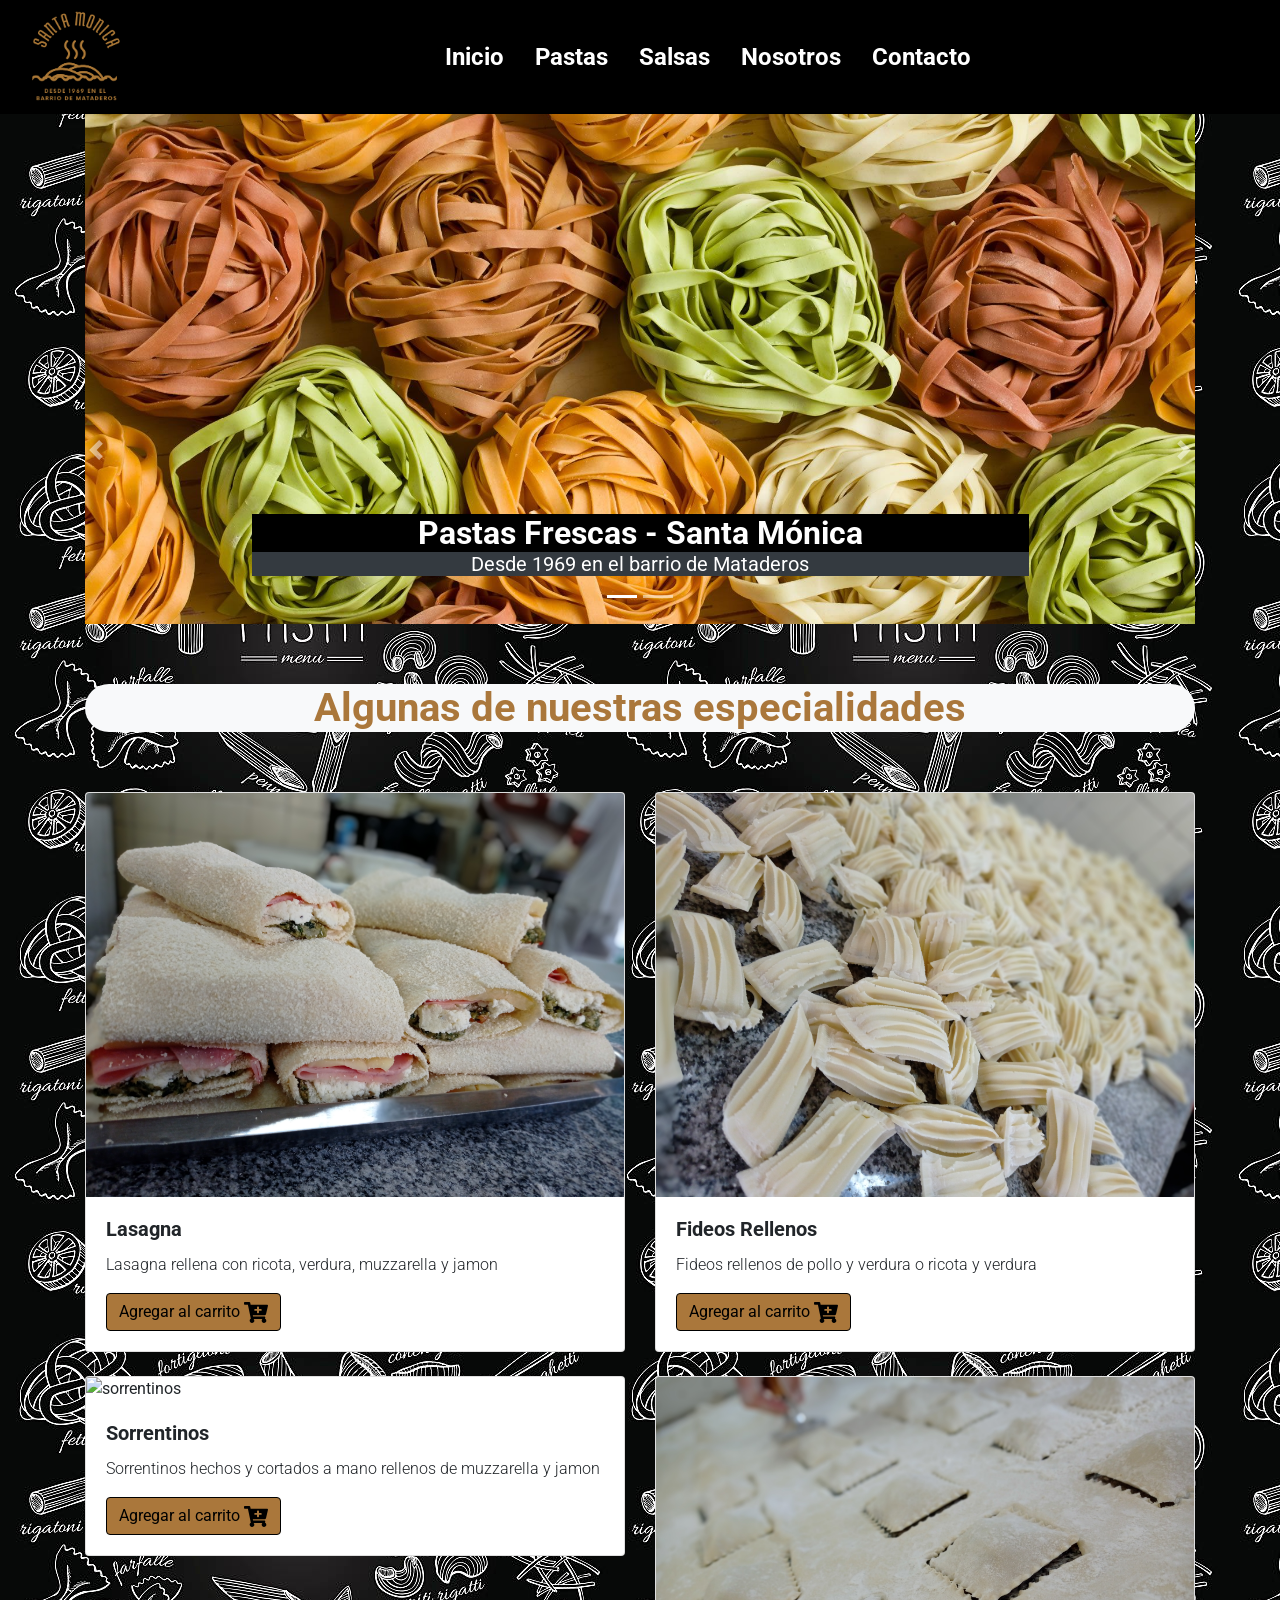
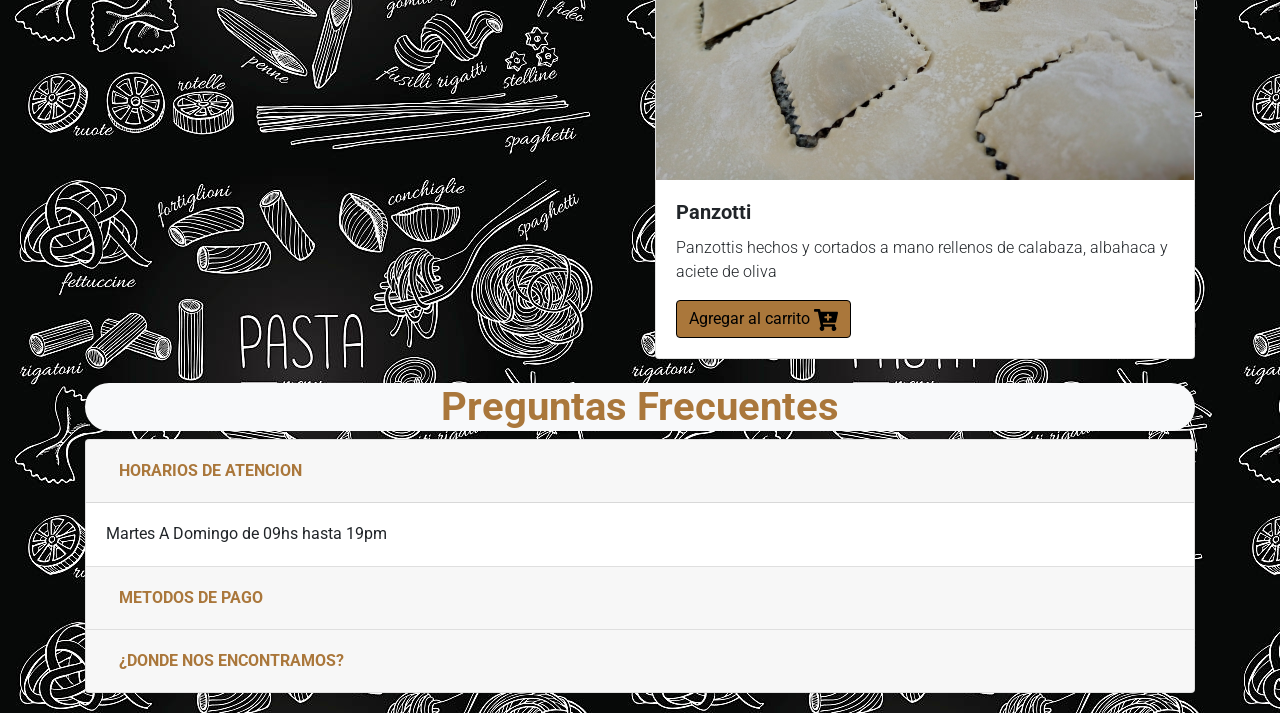
==== index.html @ 9158829a "initial commit" ====
<!doctype html>
<html lang="es">

<head>
    <meta charset="utf-8">
    <meta name="viewport" content="width=device-width, initial-scale=1.0" />
    <meta name="description"
        content="En este sitio web vas a encontrar diferentes variedades de pastas frescas como ravioles, sorrentinos, fideos rellenos, fideos al huevo y demás. También vas a encontrar diferentes variedades de salsas para acompañar las pastas">
    <meta name="keywords"
        content="pastas frescas, pastas, fideos, ravioles, sorrentinos, panzotti, salsa filetto, salsa bolognesa, queso">
    <link rel="stylesheet" href="https://cdn.jsdelivr.net/npm/bootstrap@4.6.0/dist/css/bootstrap.min.css"
        integrity="sha384-B0vP5xmATw1+K9KRQjQERJvTumQW0nPEzvF6L/Z6nronJ3oUOFUFpCjEUQouq2+l" crossorigin="anonymous">
    <link rel="stylesheet" href="estilos.css">
    <title>Fabrica de Pastas Santa Mónica</title>
</head>

<body>
    <div id="header" class="container-fluid px-0">
        <div class="navbar fixed-top navbar-expand-lg navbar-light bgBlack">

            <a class="logo" href="index.html"><img src="media/logo.png" width="120px" alt="Santa Monica"></a>
            <p class="h1 typeBold align-items-center justify-content-center black">Santa Monica</p>
            <button class="navbar-toggler" type="button" data-toggle="collapse" data-target="#navbarNav"
                aria-controls="navbarNav" aria-expanded="false" aria-label="Toggle navigation">
                <span class="navbar-toggler-icon"></span>
            </button>
            <div class="collapse navbar-collapse align-items-center justify-content-center" id="navbarNav">
                <ul class="navbar-nav">
                    <li class="nav-item active">
                        <a class="nav-link typeBold" href="index.html">Inicio <span class="sr-only">(current)</span></a>
                    </li>
                    <li class="nav-item">
                        <a class="nav-link typeBold" href="pastas.html">Pastas</a>
                    </li>
                    <li class="nav-item">
                        <a class="nav-link typeBold" href="salsas.html">Salsas</a>
                    </li>
                    <li class="nav-item">
                        <a class="nav-link typeBold" href="nosotros.html">Nosotros</a>
                    </li>
                    <li class="nav-item">
                        <a class="nav-link typeBold" href="contacto.html">Contacto</a>
                    </li>
                </ul>
            </div>
        </div>
    </div>
    </div>
    <div class="container-xl">
        <div id="carouselExampleCaptions" class="carousel slide" data-ride="carousel">
            <ol class="carousel-indicators">
                <li data-target="#carouselExampleCaptions" data-slide-to="0" class="active"></li>
                <li data-target="#carouselExampleCaptions" data-slide-to="1"></li>
            </ol>
            <div class="carousel-inner">
                <div class="carousel-item active">
                    <img src="media/banner.jpg" class="d-block w-100" alt="taglateli">
                    <div class="carousel-caption d-none d-md-block">
                        <h1 class="white bgBlack typeBold h2">Pastas Frescas - Santa Mónica</>
                        <p class=" typeRegular h5 bg-dark white">Desde 1969 en el barrio de Mataderos</p>
                    </div>
                </div>
                <div class="carousel-item">
                    <img src="media/banner2.jpg" class="d-block w-100" alt="fideos">
                    <div class="carousel-caption d-none d-md-block">
                        <p class="white bgBlack typeBold h2">Las MEJORES Pastas Frescas de Mataderos</p>
                        <p class=" typeRegular h5 bg-dark white">Some representative placeholder content for the first
                            slide.</p>
                    </div>
                </div>
            </div>
        </div>
        <a class="carousel-control-prev" href="#carouselExampleCaptions" role="button" data-slide="prev">
            <span class="carousel-control-prev-icon" aria-hidden="true"></span>
            <span class="sr-only">Previous</span>
        </a>
        <a class="carousel-control-next" href="#carouselExampleCaptions" role="button" data-slide="next">
            <span class="carousel-control-next-icon" aria-hidden="true"></span>
            <span class="sr-only">Next</span>
        </a>
    </div>
    </div>
    <!--CARDS-->
    <div class=" cards container-xl">
        <p class="h1 typeBold text-center bg-light rounded-pill">Algunas de nuestras especialidades</p>
        <div class="row row-cols-1 row-cols-md-2">
            <div class="col mb-4">
                <div class="card">
                    <img src="media/lasagna.jpg" class="card-img-top" alt="lasagna">
                    <div class="card-body">
                        <h5 class="card-title typeBold">Lasagna</h5>
                        <p class="card-text typeLight">Lasagna rellena con ricota, verdura, muzzarella y jamon </p>
                        <button type="button" class="btn btn-primary" data-toggle="modal" data-target="#exampleModal">
                            Agregar al carrito <span><img class="cart" src="media/cart.svg" alt="cart"></span>
                        </button>

                        <div class="modal fade" id="exampleModal" tabindex="-1" aria-labelledby="exampleModalLabel"
                            aria-hidden="true">
                            <div class="modal-dialog">
                                <div class="modal-content">
                                    <div class="modal-header">
                                        <h5 class="modal-title" id="exampleModalLabel">ERROR</h5>
                                        <button type="button" class="close" data-dismiss="modal" aria-label="Close">
                                            <span aria-hidden="true">&times;</span>
                                        </button>
                                    </div>
                                    <div class="modal-body">
                                        Producto NO DISPONIBLE
                                    </div>
                                    <div class="modal-footer">
                                        <button type="button" class="btn btn-secondary"
                                            data-dismiss="modal">Cerrar</button>
                                    </div>
                                </div>
                            </div>
                        </div>
                    </div>
                </div>
            </div>
            <div class="col mb-4">
                <div class="card">
                    <img src="media/fideoRelleno.jpg" class="card-img-top" alt="fideoRelleno">
                    <div class="card-body">
                        <h5 class="card-title typeBold">Fideos Rellenos</h5>
                        <p class="card-text typeLight">Fideos rellenos de pollo y verdura o ricota y verdura</p>

                        <button type="button" class="btn btn-primary" data-toggle="modal" data-target="#exampleModal">
                            Agregar al carrito <span><img class="cart" src="media/cart.svg" alt="cart"></span>
                        </button>
                        <div class="modal fade" id="exampleModal" tabindex="-1" aria-labelledby="exampleModalLabel"
                            aria-hidden="true">
                            <div class="modal-dialog">
                                <div class="modal-content">
                                    <div class="modal-header">
                                        <h5 class="modal-title" id="exampleModalLabel">ERROR</h5>
                                        <button type="button" class="close" data-dismiss="modal" aria-label="Close">
                                            <span aria-hidden="true">&times;</span>
                                        </button>
                                    </div>
                                    <div class="modal-body">
                                        Producto NO DISPONIBLE
                                    </div>
                                    <div class="modal-footer">
                                        <button type="button" class="btn btn-secondary"
                                            data-dismiss="modal">Cerrar</button>
                                    </div>
                                </div>
                            </div>
                        </div>
                    </div>
                </div>
            </div>
            <div class="col mb-4">
                <div class="card">
                    <img src="media/sorrentino.jpg" class="card-img-top" alt="sorrentinos">
                    <div class="card-body">
                        <h5 class="card-title typeBold">Sorrentinos</h5>
                        <p class="card-text typeLight">Sorrentinos hechos y cortados a mano rellenos de muzzarella y
                            jamon</p>
                        <button type="button" class="btn btn-primary" data-toggle="modal" data-target="#exampleModal">
                            Agregar al carrito <span><img class="cart" src="media/cart.svg" alt="cart"></span>
                        </button>

                        <div class="modal fade" id="exampleModal" tabindex="-1" aria-labelledby="exampleModalLabel"
                            aria-hidden="true">
                            <div class="modal-dialog">
                                <div class="modal-content">
                                    <div class="modal-header">
                                        <h5 class="modal-title" id="exampleModalLabel">ERROR</h5>
                                        <button type="button" class="close" data-dismiss="modal" aria-label="Close">
                                            <span aria-hidden="true">&times;</span>
                                        </button>
                                    </div>
                                    <div class="modal-body">
                                        ´<p>Producto NO DISPONIBLE</p>
                                    </div>
                                    <div class="modal-footer">
                                        <button type="button" class="btn btn-secondary"
                                            data-dismiss="modal">Cerrar</button>
                                    </div>
                                </div>
                            </div>
                        </div>
                    </div>
                </div>
            </div>
            <div class="col mb-4">
                <div class="card">
                    <img src="media/panzotti.jpg" class="card-img-top" alt="panzottis">
                    <div class="card-body">
                        <h5 class="card-title typeBold">Panzotti</h5>
                        <p class="card-text typeLight">Panzottis hechos y cortados a mano rellenos de calabaza, albahaca
                            y aciete de oliva</p>
                        <button type="button" class="btn btn-primary" data-toggle="modal" data-target="#exampleModal">
                            Agregar al carrito <span><img class="cart" src="media/cart.svg" alt="cart"></span>
                        </button>

                        <div class="modal fade" id="exampleModal" tabindex="-1" aria-labelledby="exampleModalLabel"
                            aria-hidden="true">
                            <div class="modal-dialog">
                                <div class="modal-content">
                                    <div class="modal-header">
                                        <h5 class="modal-title" id="exampleModalLabel">ERROR</h5>
                                        <button type="button" class="close" data-dismiss="modal" aria-label="Close">
                                            <span aria-hidden="true">&times;</span>
                                        </button>
                                    </div>
                                    <div class="modal-body">
                                        Producto NO DISPONIBLE
                                    </div>
                                    <div class="modal-footer">
                                        <button type="button" class="btn btn-secondary"
                                            data-dismiss="modal">Cerrar</button>
                                    </div>
                                </div>
                            </div>
                        </div>
                    </div>
                </div>
            </div>
        </div>
    </div>
    <!----- ACCORDION ----->

    <div class="container-xl mb-20">
        <div class=" h1 typeBold text-center bg-light rounded-pill brown ">Preguntas Frecuentes</div>
        <div class="accordion" id="accordionExample">
            <div class="card">
                <div class="card-header" id="headingOne">
                    <h2 class="mb-0">
                        <button class="btn btn-link btn-block text-left" type="button" data-toggle="collapse"
                            data-target="#collapseOne" aria-expanded="true" aria-controls="collapseOne">
                            HORARIOS DE ATENCION
                        </button>
                    </h2>
                </div>

                <div id="collapseOne" class="collapse show" aria-labelledby="headingOne"
                    data-parent="#accordionExample">
                    <div class="card-body">
                        Martes A Domingo de 09hs hasta 19pm
                    </div>
                </div>
            </div>
            <div class="card">
                <div class="card-header" id="headingTwo">
                    <h2 class="mb-0">
                        <button class="btn btn-link btn-block text-left collapsed" type="button" data-toggle="collapse"
                            data-target="#collapseTwo" aria-expanded="false" aria-controls="collapseTwo">
                            METODOS DE PAGO
                        </button>
                    </h2>
                </div>
                <div id="collapseTwo" class="collapse" aria-labelledby="headingTwo" data-parent="#accordionExample">
                    <div class="card-body">
                        Efectivo, Tarjeta de Debito, Credito O Mercadopago
                    </div>
                </div>
            </div>
            <div class="card">
                <div class="card-header" id="headingThree">
                    <h2 class="mb-0">
                        <button class="btn btn-link btn-block text-left collapsed" type="button" data-toggle="collapse"
                            data-target="#collapseThree" aria-expanded="false" aria-controls="collapseThree">
                            ¿DONDE NOS ENCONTRAMOS?
                        </button>
                    </h2>
                </div>
                <div id="collapseThree" class="collapse" aria-labelledby="headingThree" data-parent="#accordionExample">
                    <div class="card-body">
                        Nos encontramos en Juan B Alberdi 5450, esquina C. Vega Belgrano.
                    </div>
                </div>
            </div>
        </div>
    </div>


    <script src="https://code.jquery.com/jquery-3.5.1.slim.min.js"
        integrity="sha384-DfXdz2htPH0lsSSs5nCTpuj/zy4C+OGpamoFVy38MVBnE+IbbVYUew+OrCXaRkfj"
        crossorigin="anonymous"></script>
    <script src="https://cdn.jsdelivr.net/npm/bootstrap@4.6.0/dist/js/bootstrap.bundle.min.js"
        integrity="sha384-Piv4xVNRyMGpqkS2by6br4gNJ7DXjqk09RmUpJ8jgGtD7zP9yug3goQfGII0yAns"
        crossorigin="anonymous"></script>
</body>

</html>
---- estilos.css ----
@import url('https://fonts.googleapis.com/css2?family=Roboto:wght@300;400;700&display=swap');

*{
    font-family: 'Roboto', sans-serif;
}
body{
    background-image: url(media/patron2.jpg);
    background-repeat: repeat;
    
}
.typeLight{
    font-weight: 300;
}
.typeRegular{
    font-weight:400;
}

.typeBold{
    font-weight: 700;
}

.bgBlack{
    background-color:black;
}
.bgBrown{
    background-color: #AA773B;
}

.white{
    color: white;
} 

.black{
    color: black;
}
.brown{
    color: #AA773B;
}
.mb-20{
    margin-bottom: 20px;
}

/* ---- NAVBAR ---- */

#navbarNav a{
    font-size: 1.5rem;
    transition: all 300ms;
    color: white;
}

#navbarNav a:hover{
    color: #AA773B;
    transform: scale(1.2 , 1.2);
    text-decoration: none;
}
#navbarNav ul li a{
    margin-left: 15px;
}

    /* ---- CARDS ----*/
.cards .h1{
    color:#AA773B;
    margin-bottom: 60px;
    margin-top: 60px;
}
.cart{
    width: 1.5rem;
}

.btn-primary{
    color: black;
    background-color: #AA773B;
    border-color: black;
}
.btn-primary:hover{
    color: black;
    background-color:white;
    border-color: black;
}
.btn-primary:focus{
    color: black;
    background-color:white;
    border-color: black;
    box-shadow: none;
}
.btn-primary:not(:disabled):not(.disabled):active, .show>.btn-primary.dropdown-toggle{
    color: black;
    background-color:white;
    border-color: black;
    box-shadow: none;
}


/* ---- MENU ACORDION ----*/
.btn-link{
    color:#AA773B;
    font-weight: 700;
}
.btn-link:hover{
    color:#AA773B;
    text-decoration: none;
}
button:focus:not(:focus-visible){
    outline: none;
}
.btn:focus{
    outline: none;
    box-shadow: none;
}

/* ---- MEDIA QUERIES ----- */

@media all and (max-width: 575.98px) {
    .carousel{
        display: none;
    }
    #header .logo img{
        width: 80px;
        border-radius: 20px;
    }
    .cards .h1{
        margin-bottom: 10px;
        margin-top: 10px;
        font-size: 20px;
    }
    .navbar{
        background-color: #AA773B;
        position: static;
    }   
    #header .h1{
        font-size: 30px;
    }
 }


@media all and (min-width: 576px) and (max-width: 767.98px) { 
    .carousel{
        display: none;
    }
    #header .logo img{
        width: 80px;
        border-radius: 20px;
    }
    .cards .h1{
        margin-bottom: 10px;
        margin-top: 10px;
        font-size: 30px;
    }
    .navbar{
        background-color: #AA773B;
        position: static;
    }   
    
 }


@media (min-width: 768px) and (max-width: 991.98px) {
    
    #header .logo img{
        width: 80px;
        border-radius: 20px;
    }
    .cards .h1{
        margin-bottom: 10px;
        margin-top: 10px;
        font-size: 30px;
    }
    .navbar{
        background-color: #AA773B;
        position: static;
    }   

}


@media (min-width: 992px) and (max-width: 1199.98px) {
    #header p{
        display: none;
    }

}


@media (min-width: 1200px) {
    #header p{
        display: none;
    }
 }
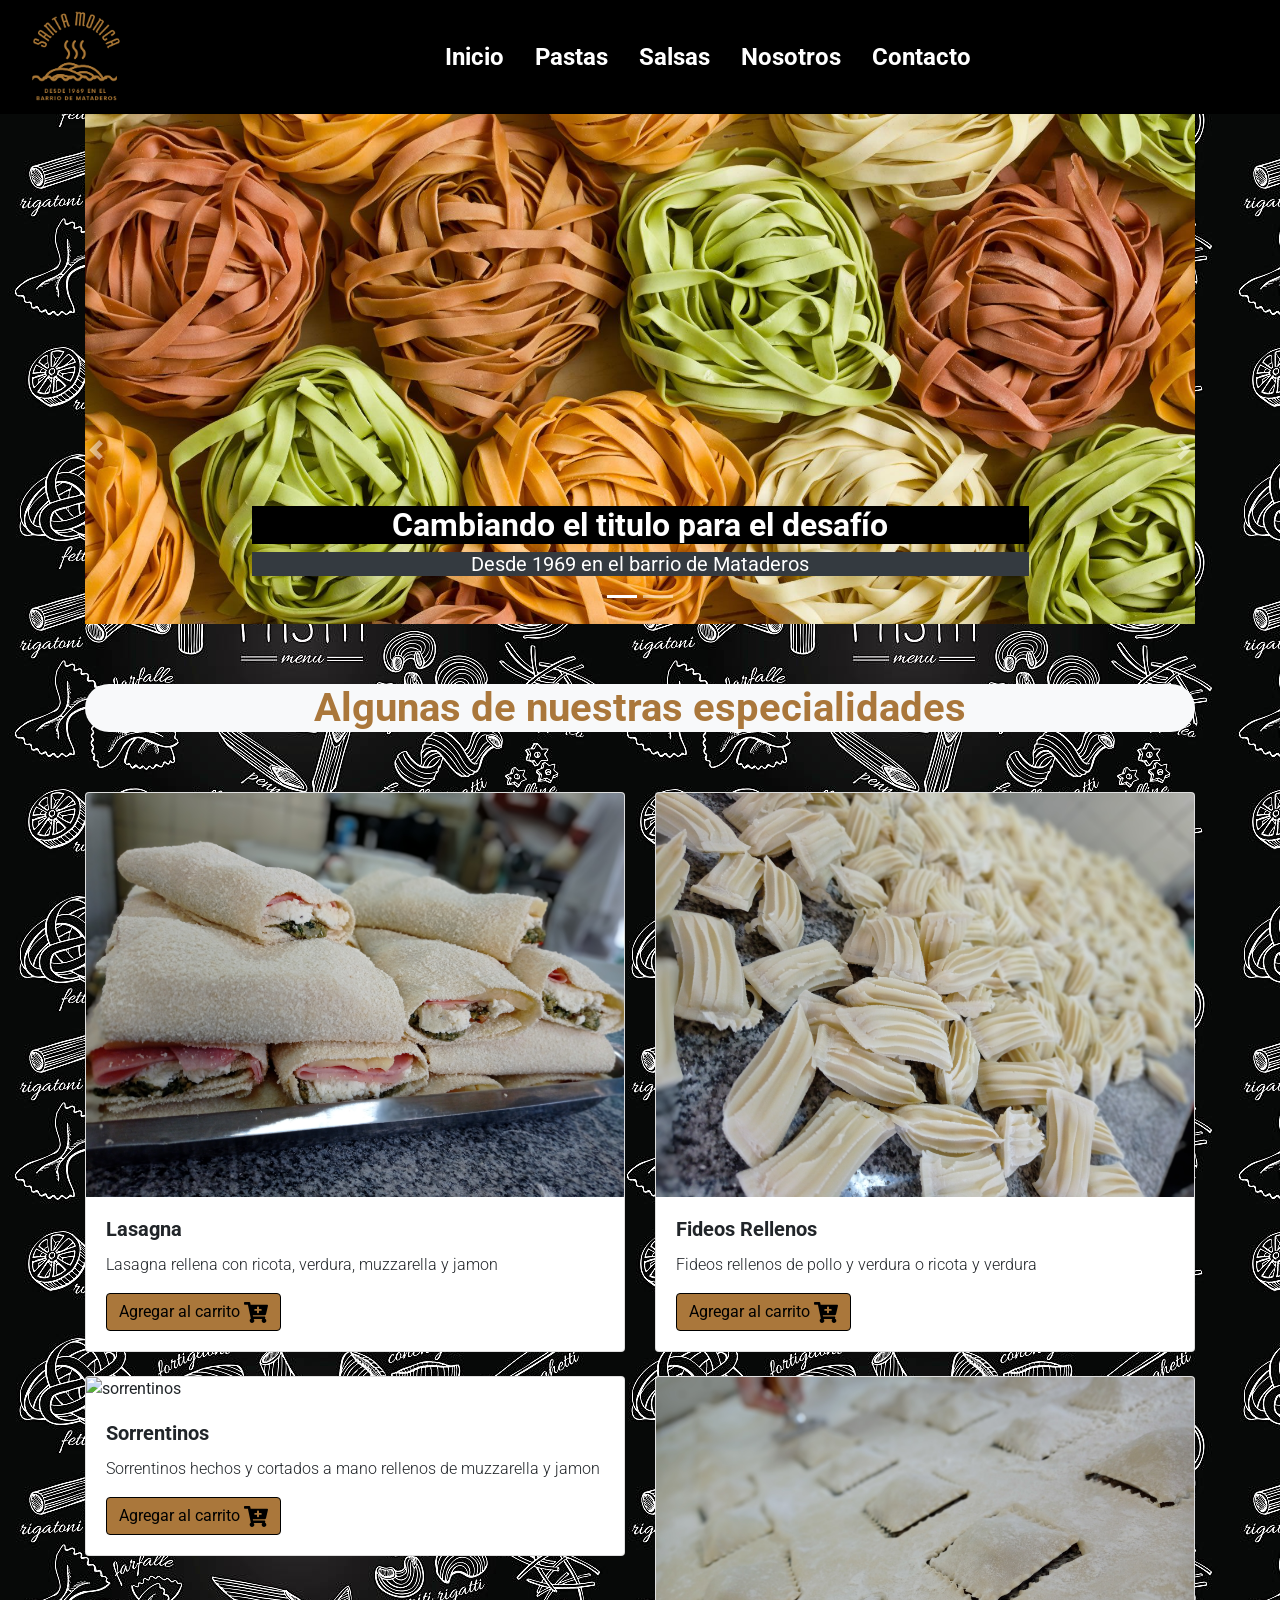
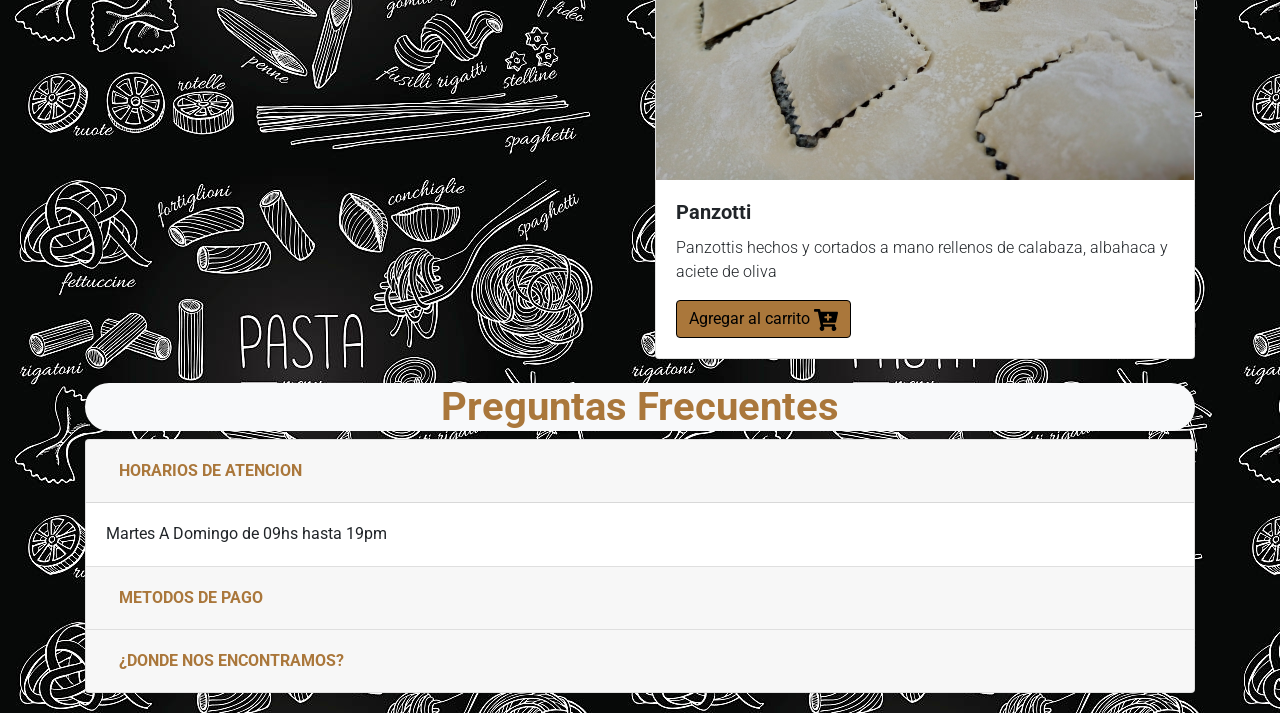
==== commit decb877b: "cambiando el titulo" ====
--- a/index.html
+++ b/index.html
@@ -56,7 +56,7 @@
                 <div class="carousel-item active">
                     <img src="media/banner.jpg" class="d-block w-100" alt="taglateli">
                     <div class="carousel-caption d-none d-md-block">
-                        <h1 class="white bgBlack typeBold h2">Pastas Frescas - Santa Mónica</>
+                        <h1 class="white bgBlack typeBold h2">Cambiando el titulo para el desafío</h1>
                         <p class=" typeRegular h5 bg-dark white">Desde 1969 en el barrio de Mataderos</p>
                     </div>
                 </div>
